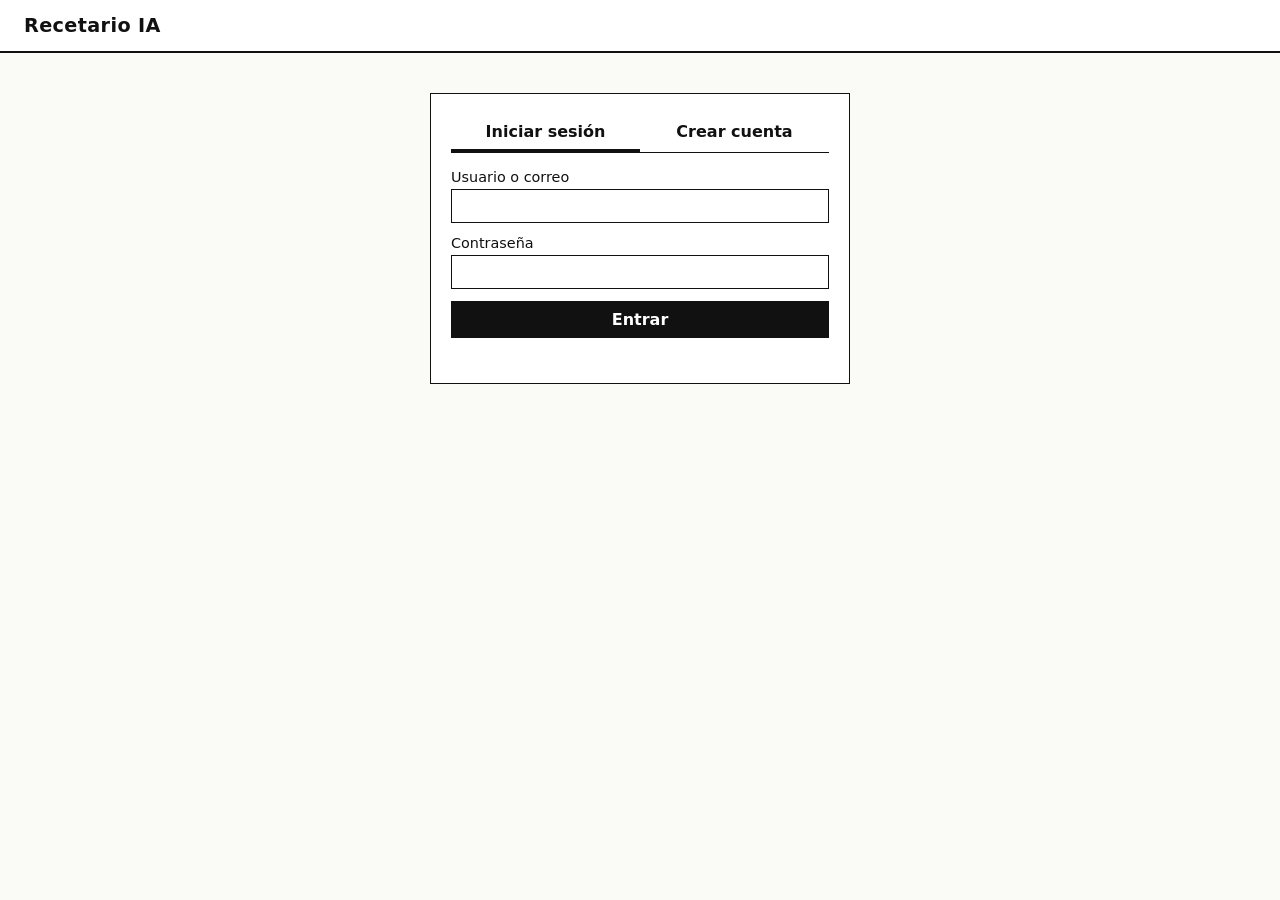
==== app/templates/index.html @ 258852d4 "Agrega interfaz web con Jinja2: login, inventario, generación e historial Página única que consume l" ====
<!DOCTYPE html>
<html lang="es">
<head>
  <meta charset="utf-8">
  <meta name="viewport" content="width=device-width, initial-scale=1">
  <title>{{ title }}</title>
  <link rel="icon" href="/favicon.ico" sizes="any">
  <link rel="stylesheet" href="/static/styles.css">
</head>
<body>
  <header class="topbar">
    <a class="brand" href="/">Recetario IA</a>
    <nav id="nav" hidden>
      <span id="whoami"></span>
      <a href="/docs" target="_blank" rel="noopener">API</a>
      <button id="logout" class="link">Salir</button>
    </nav>
  </header>

  <main>
    <!-- Autenticación -->
    <section id="auth-view" class="card narrow">
      <div class="tabs">
        <button class="tab active" data-tab="login">Iniciar sesión</button>
        <button class="tab" data-tab="register">Crear cuenta</button>
      </div>

      <form id="login-form" class="stack">
        <label>Usuario o correo <input name="username" required autocomplete="username"></label>
        <label>Contraseña <input name="password" type="password" required autocomplete="current-password"></label>
        <button type="submit">Entrar</button>
      </form>

      <form id="register-form" class="stack" hidden>
        <label>Usuario <input name="username" required minlength="3" maxlength="30" pattern="[A-Za-z0-9_]+" title="Letras, números y guion bajo"></label>
        <label>Correo <input name="email" type="email" required maxlength="120"></label>
        <label>Contraseña <input name="password" type="password" required minlength="8" maxlength="72" autocomplete="new-password"></label>
        <button type="submit">Registrarme</button>
      </form>
      <p id="auth-msg" class="msg" role="alert"></p>
    </section>

    <!-- Aplicación -->
    <div id="app-view" class="grid" hidden>
      <section class="card">
        <h2>Mi inventario</h2>
        <form id="ingredient-form" class="row">
          <input name="name" placeholder="Ingrediente (ej. arroz)" required maxlength="50">
          <input name="quantity" type="number" step="any" min="0.01" placeholder="Cantidad" required>
          <select name="unit">
            <option>unidad</option><option>g</option><option>kg</option><option>ml</option>
            <option>l</option><option>lb</option><option>taza</option><option>cucharada</option>
            <option>cucharadita</option><option>pizca</option>
          </select>
          <button type="submit" id="ingredient-submit">Agregar</button>
          <button type="button" id="ingredient-cancel" class="secondary" hidden>Cancelar</button>
        </form>
        <p id="ingredient-msg" class="msg" role="alert"></p>
        <table>
          <thead><tr><th>Ingrediente</th><th>Cantidad</th><th></th></tr></thead>
          <tbody id="ingredient-list"></tbody>
        </table>
        <p id="ingredient-empty" class="muted">Tu inventario está vacío.</p>
      </section>

      <section class="card">
        <h2>Generar receta</h2>
        <form id="generate-form" class="row">
          <label>Porciones <input name="servings" type="number" min="1" max="12" value="2"></label>
          <label>Tipo
            <select name="meal_type">
              <option value="">Cualquiera</option><option>desayuno</option><option>almuerzo</option>
              <option>cena</option><option>merienda</option><option>postre</option>
            </select>
          </label>
          <button type="submit" id="generate-btn">Generar con IA</button>
        </form>
        <p id="generate-msg" class="msg" role="alert"></p>
        <div id="latest"></div>
      </section>

      <section class="card wide">
        <h2>Historial</h2>
        <div id="history"></div>
        <p id="history-empty" class="muted">Aún no has generado recetas.</p>
      </section>
    </div>
  </main>

  <template id="recipe-template">
    <article class="recipe">
      <header>
        <h3 class="r-title"></h3>
        <p class="r-meta muted"></p>
      </header>
      <h4>Ingredientes</h4>
      <ul class="r-ingredients"></ul>
      <h4>Preparación</h4>
      <ol class="r-steps"></ol>
      <footer>
        <div class="stars" role="group" aria-label="Calificación"></div>
        <button class="secondary r-delete">Eliminar</button>
      </footer>
    </article>
  </template>

  <script src="/static/app.js"></script>
</body>
</html>
---- static/styles.css ----
:root {
  --fg: #111;
  --bg: #fafaf7;
  --card: #fff;
  --muted: #666;
  --line: #d9d9d4;
  --error: #b00020;
  font-family: system-ui, -apple-system, "Segoe UI", Roboto, sans-serif;
  color: var(--fg);
  background: var(--bg);
}

* { box-sizing: border-box; }
body { margin: 0; }
[hidden] { display: none !important; }

.topbar {
  display: flex; justify-content: space-between; align-items: center;
  padding: 14px 24px; border-bottom: 2px solid var(--fg); background: var(--card);
}
.brand { font-weight: 800; font-size: 1.2rem; color: var(--fg); text-decoration: none; letter-spacing: .02em; }
nav { display: flex; gap: 16px; align-items: center; }
nav a { color: var(--fg); }

main { max-width: 1100px; margin: 24px auto; padding: 0 16px; }
.grid { display: grid; grid-template-columns: 1fr 1fr; gap: 20px; }
.wide { grid-column: 1 / -1; }
@media (max-width: 800px) { .grid { grid-template-columns: 1fr; } }

.card { background: var(--card); border: 1px solid var(--fg); padding: 20px; }
.narrow { max-width: 420px; margin: 40px auto; }
h2 { margin: 0 0 14px; font-size: 1.15rem; }
h3 { margin: 0 0 4px; }
h4 { margin: 14px 0 6px; font-size: .9rem; text-transform: uppercase; letter-spacing: .05em; }

.stack { display: flex; flex-direction: column; gap: 12px; }
.row { display: flex; flex-wrap: wrap; gap: 8px; align-items: end; }
.row input[name="name"] { flex: 2 1 140px; }
.row input[name="quantity"] { flex: 1 1 80px; }
label { display: flex; flex-direction: column; gap: 4px; font-size: .9rem; }

input, select, button { font: inherit; padding: 8px 10px; border: 1px solid var(--fg); background: var(--card); color: var(--fg); border-radius: 0; }
button { background: var(--fg); color: var(--card); cursor: pointer; font-weight: 600; }
button:hover { opacity: .85; }
button:disabled { opacity: .5; cursor: wait; }
button.secondary { background: var(--card); color: var(--fg); }
button.link { background: none; border: none; color: var(--fg); text-decoration: underline; padding: 0; }
button.small { padding: 3px 8px; font-size: .8rem; }

.tabs { display: flex; margin-bottom: 16px; border-bottom: 1px solid var(--fg); }
.tab { flex: 1; background: var(--card); color: var(--fg); border: none; border-bottom: 3px solid transparent; }
.tab.active { border-bottom-color: var(--fg); }

table { width: 100%; border-collapse: collapse; margin-top: 12px; }
th, td { text-align: left; padding: 6px 4px; border-bottom: 1px solid var(--line); }
td.actions { text-align: right; white-space: nowrap; }

.msg { min-height: 1.2em; margin: 8px 0 0; font-size: .9rem; }
.msg.error { color: var(--error); }
.muted { color: var(--muted); font-size: .9rem; }

.recipe { border: 1px solid var(--line); padding: 16px; margin-top: 14px; }
.recipe ul, .recipe ol { margin: 0; padding-left: 20px; }
.recipe li { margin-bottom: 4px; }
.recipe footer { display: flex; justify-content: space-between; align-items: center; margin-top: 14px; }
#history { display: grid; grid-template-columns: repeat(auto-fill, minmax(320px, 1fr)); gap: 14px; }
#history .recipe { margin-top: 0; }

.stars button { background: none; border: none; color: var(--fg); font-size: 1.4rem; padding: 0 2px; line-height: 1; }
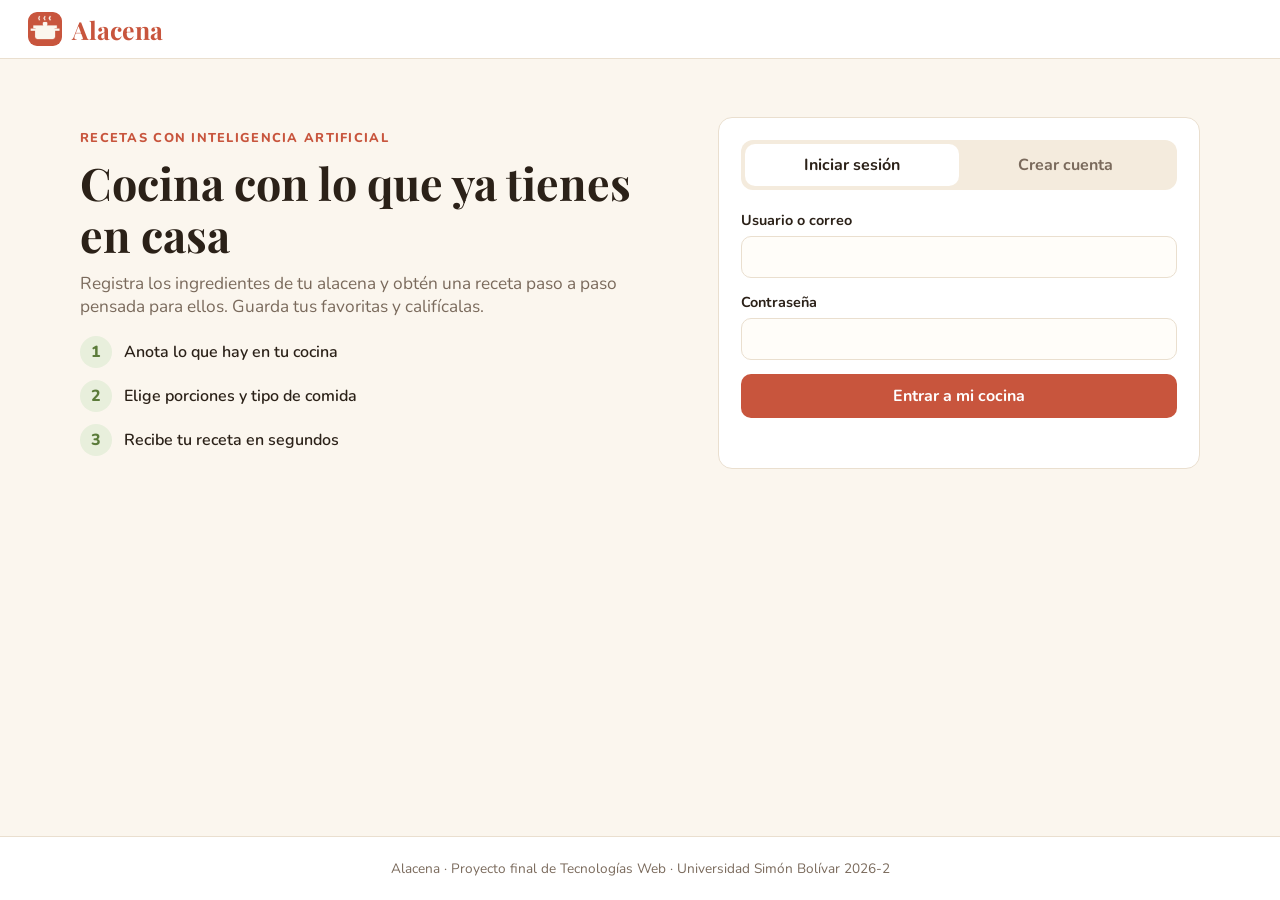
==== commit 177b6207: "Rediseña la interfaz con identidad visual de cocina: Alacena" ====
--- a/app/templates/index.html
+++ b/app/templates/index.html
@@ -4,14 +4,22 @@
   <meta charset="utf-8">
   <meta name="viewport" content="width=device-width, initial-scale=1">
   <title>{{ title }}</title>
+  <meta name="description" content="Alacena: registra los ingredientes que tienes en casa y genera recetas con inteligencia artificial.">
   <link rel="icon" href="/favicon.ico" sizes="any">
+  <link rel="apple-touch-icon" href="/static/apple-touch-icon.png">
+  <link rel="preconnect" href="https://fonts.googleapis.com">
+  <link rel="preconnect" href="https://fonts.gstatic.com" crossorigin>
+  <link href="https://fonts.googleapis.com/css2?family=Nunito:wght@400;600;700;800&family=Playfair+Display:wght@600;700&display=swap" rel="stylesheet">
   <link rel="stylesheet" href="/static/styles.css">
 </head>
 <body>
   <header class="topbar">
-    <a class="brand" href="/">Recetario IA</a>
+    <a class="brand" href="/">
+      <img src="/static/apple-touch-icon.png" alt="" width="34" height="34">
+      <span>Alacena</span>
+    </a>
     <nav id="nav" hidden>
-      <span id="whoami"></span>
+      <span id="whoami" class="pill"></span>
       <a href="/docs" target="_blank" rel="noopener">API</a>
       <button id="logout" class="link">Salir</button>
     </nav>
@@ -19,87 +27,127 @@
 
   <main>
     <!-- Autenticación -->
-    <section id="auth-view" class="card narrow">
-      <div class="tabs">
-        <button class="tab active" data-tab="login">Iniciar sesión</button>
-        <button class="tab" data-tab="register">Crear cuenta</button>
+    <section id="auth-view" class="hero">
+      <div class="hero-text">
+        <p class="eyebrow">Recetas con inteligencia artificial</p>
+        <h1>Cocina con lo que ya tienes en casa</h1>
+        <p class="lead">Registra los ingredientes de tu alacena y obtén una receta paso a paso pensada para ellos. Guarda tus favoritas y califícalas.</p>
+        <ul class="features">
+          <li><span>1</span> Anota lo que hay en tu cocina</li>
+          <li><span>2</span> Elige porciones y tipo de comida</li>
+          <li><span>3</span> Recibe tu receta en segundos</li>
+        </ul>
       </div>
 
-      <form id="login-form" class="stack">
-        <label>Usuario o correo <input name="username" required autocomplete="username"></label>
-        <label>Contraseña <input name="password" type="password" required autocomplete="current-password"></label>
-        <button type="submit">Entrar</button>
-      </form>
+      <div class="card auth-card">
+        <div class="tabs">
+          <button class="tab active" data-tab="login">Iniciar sesión</button>
+          <button class="tab" data-tab="register">Crear cuenta</button>
+        </div>
 
-      <form id="register-form" class="stack" hidden>
-        <label>Usuario <input name="username" required minlength="3" maxlength="30" pattern="[A-Za-z0-9_]+" title="Letras, números y guion bajo"></label>
-        <label>Correo <input name="email" type="email" required maxlength="120"></label>
-        <label>Contraseña <input name="password" type="password" required minlength="8" maxlength="72" autocomplete="new-password"></label>
-        <button type="submit">Registrarme</button>
-      </form>
-      <p id="auth-msg" class="msg" role="alert"></p>
+        <form id="login-form" class="stack">
+          <label>Usuario o correo <input name="username" required autocomplete="username"></label>
+          <label>Contraseña <input name="password" type="password" required autocomplete="current-password"></label>
+          <button type="submit" class="primary">Entrar a mi cocina</button>
+        </form>
+
+        <form id="register-form" class="stack" hidden>
+          <label>Usuario <input name="username" required minlength="3" maxlength="30" pattern="[A-Za-z0-9_]+" title="Letras, números y guion bajo"></label>
+          <label>Correo <input name="email" type="email" required maxlength="120"></label>
+          <label>Contraseña <input name="password" type="password" required minlength="8" maxlength="72" autocomplete="new-password" placeholder="Mínimo 8 caracteres"></label>
+          <button type="submit" class="primary">Crear mi cuenta</button>
+        </form>
+        <p id="auth-msg" class="msg" role="alert"></p>
+      </div>
     </section>
 
     <!-- Aplicación -->
-    <div id="app-view" class="grid" hidden>
-      <section class="card">
-        <h2>Mi inventario</h2>
-        <form id="ingredient-form" class="row">
-          <input name="name" placeholder="Ingrediente (ej. arroz)" required maxlength="50">
-          <input name="quantity" type="number" step="any" min="0.01" placeholder="Cantidad" required>
-          <select name="unit">
-            <option>unidad</option><option>g</option><option>kg</option><option>ml</option>
-            <option>l</option><option>lb</option><option>taza</option><option>cucharada</option>
-            <option>cucharadita</option><option>pizca</option>
-          </select>
-          <button type="submit" id="ingredient-submit">Agregar</button>
-          <button type="button" id="ingredient-cancel" class="secondary" hidden>Cancelar</button>
-        </form>
-        <p id="ingredient-msg" class="msg" role="alert"></p>
-        <table>
-          <thead><tr><th>Ingrediente</th><th>Cantidad</th><th></th></tr></thead>
-          <tbody id="ingredient-list"></tbody>
-        </table>
-        <p id="ingredient-empty" class="muted">Tu inventario está vacío.</p>
+    <div id="app-view" hidden>
+      <section class="welcome">
+        <h1 id="greeting">¿Qué cocinamos hoy?</h1>
+        <p class="lead">Mantén tu inventario al día y deja que la IA proponga el plato.</p>
       </section>
 
-      <section class="card">
-        <h2>Generar receta</h2>
-        <form id="generate-form" class="row">
-          <label>Porciones <input name="servings" type="number" min="1" max="12" value="2"></label>
-          <label>Tipo
-            <select name="meal_type">
-              <option value="">Cualquiera</option><option>desayuno</option><option>almuerzo</option>
-              <option>cena</option><option>merienda</option><option>postre</option>
+      <div class="grid">
+        <section class="card">
+          <div class="card-head">
+            <h2>Mi alacena</h2>
+            <span id="ingredient-count" class="pill">0 ingredientes</span>
+          </div>
+          <form id="ingredient-form" class="row">
+            <input name="name" placeholder="Ingrediente (ej. arroz)" required maxlength="50">
+            <input name="quantity" type="number" step="any" min="0.01" placeholder="Cantidad" required>
+            <select name="unit" aria-label="Unidad">
+              <option>unidad</option><option>g</option><option>kg</option><option>ml</option>
+              <option>l</option><option>lb</option><option>taza</option><option>cucharada</option>
+              <option>cucharadita</option><option>pizca</option>
             </select>
-          </label>
-          <button type="submit" id="generate-btn">Generar con IA</button>
-        </form>
-        <p id="generate-msg" class="msg" role="alert"></p>
-        <div id="latest"></div>
-      </section>
+            <button type="submit" id="ingredient-submit" class="primary">Agregar</button>
+            <button type="button" id="ingredient-cancel" class="secondary" hidden>Cancelar</button>
+          </form>
+          <p id="ingredient-msg" class="msg" role="alert"></p>
+          <ul id="ingredient-list" class="pantry"></ul>
+          <p id="ingredient-empty" class="empty">Tu alacena está vacía. Empieza agregando lo que tengas en la nevera.</p>
+        </section>
 
-      <section class="card wide">
-        <h2>Historial</h2>
+        <section class="card accent-card">
+          <div class="card-head">
+            <h2>Generar receta</h2>
+          </div>
+          <p class="muted">La receta usará solo los ingredientes de tu alacena (más agua, sal, pimienta y aceite).</p>
+          <form id="generate-form" class="row">
+            <label>Porciones <input name="servings" type="number" min="1" max="12" value="2"></label>
+            <label>Tipo de comida
+              <select name="meal_type">
+                <option value="">Cualquiera</option><option>desayuno</option><option>almuerzo</option>
+                <option>cena</option><option>merienda</option><option>postre</option>
+              </select>
+            </label>
+            <button type="submit" id="generate-btn" class="primary big">Generar con IA</button>
+          </form>
+          <p id="generate-msg" class="msg" role="alert"></p>
+          <div id="latest"></div>
+        </section>
+      </div>
+
+      <section class="history">
+        <div class="card-head">
+          <h2>Mi recetario</h2>
+          <span id="history-count" class="pill">0 recetas</span>
+        </div>
         <div id="history"></div>
-        <p id="history-empty" class="muted">Aún no has generado recetas.</p>
+        <p id="history-empty" class="empty">Aún no has generado recetas. ¡La primera está a un clic!</p>
       </section>
     </div>
   </main>
+
+  <footer class="footer">
+    Alacena · Proyecto final de Tecnologías Web · Universidad Simón Bolívar 2026-2
+  </footer>
 
   <template id="recipe-template">
     <article class="recipe">
       <header>
         <h3 class="r-title"></h3>
-        <p class="r-meta muted"></p>
+        <div class="badges">
+          <span class="badge r-time"></span>
+          <span class="badge r-servings"></span>
+          <span class="badge r-difficulty"></span>
+        </div>
       </header>
-      <h4>Ingredientes</h4>
-      <ul class="r-ingredients"></ul>
-      <h4>Preparación</h4>
-      <ol class="r-steps"></ol>
+      <div class="recipe-body">
+        <div>
+          <h4>Ingredientes</h4>
+          <ul class="r-ingredients"></ul>
+        </div>
+        <div>
+          <h4>Preparación</h4>
+          <ol class="r-steps"></ol>
+        </div>
+      </div>
       <footer>
         <div class="stars" role="group" aria-label="Calificación"></div>
-        <button class="secondary r-delete">Eliminar</button>
+        <button class="danger-link r-delete">Eliminar</button>
       </footer>
     </article>
   </template>
--- a/static/styles.css
+++ b/static/styles.css
@@ -1,69 +1,143 @@
+/* Alacena — paleta cálida y plana (sin degradados) */
 :root {
-  --fg: #111;
-  --bg: #fafaf7;
-  --card: #fff;
-  --muted: #666;
-  --line: #d9d9d4;
-  --error: #b00020;
-  font-family: system-ui, -apple-system, "Segoe UI", Roboto, sans-serif;
-  color: var(--fg);
+  --bg: #fbf6ee;          /* crema */
+  --card: #ffffff;
+  --ink: #2b2118;         /* café oscuro */
+  --muted: #7a6a5c;
+  --line: #eadfcf;
+  --soft: #f4ebdd;        /* fondo de chips */
+  --primary: #c8553d;     /* terracota / tomate */
+  --primary-dark: #a8432e;
+  --green: #5b7b3a;       /* oliva / albahaca */
+  --green-soft: #e8efdc;
+  --amber: #e0a526;       /* estrellas */
+  --amber-soft: #fbefd2;
+  --red-soft: #f8e1dc;
+  --radius: 14px;
+  font-family: "Nunito", system-ui, -apple-system, "Segoe UI", sans-serif;
+  color: var(--ink);
   background: var(--bg);
 }
 
 * { box-sizing: border-box; }
-body { margin: 0; }
+body { margin: 0; min-height: 100vh; display: flex; flex-direction: column; }
+main { flex: 1; width: 100%; max-width: 1160px; margin: 0 auto; padding: 28px 20px 40px; }
 [hidden] { display: none !important; }
 
+h1, h2, h3 { font-family: "Playfair Display", Georgia, serif; color: var(--ink); }
+h1 { font-size: clamp(1.9rem, 4vw, 2.8rem); line-height: 1.15; margin: 0 0 12px; }
+h2 { font-size: 1.35rem; margin: 0; }
+h3 { font-size: 1.25rem; margin: 0 0 8px; }
+h4 { margin: 0 0 8px; font-size: .78rem; text-transform: uppercase; letter-spacing: .08em; color: var(--green); }
+.lead { font-size: 1.08rem; color: var(--muted); margin: 0 0 18px; max-width: 560px; }
+.muted { color: var(--muted); font-size: .92rem; margin: 6px 0 14px; }
+
+/* Barra superior */
 .topbar {
   display: flex; justify-content: space-between; align-items: center;
-  padding: 14px 24px; border-bottom: 2px solid var(--fg); background: var(--card);
+  padding: 12px 28px; background: var(--card); border-bottom: 1px solid var(--line);
+  position: sticky; top: 0; z-index: 10;
 }
-.brand { font-weight: 800; font-size: 1.2rem; color: var(--fg); text-decoration: none; letter-spacing: .02em; }
-nav { display: flex; gap: 16px; align-items: center; }
-nav a { color: var(--fg); }
+.brand { display: flex; align-items: center; gap: 10px; text-decoration: none; }
+.brand img { border-radius: 9px; }
+.brand span { font-family: "Playfair Display", Georgia, serif; font-size: 1.55rem; font-weight: 700; color: var(--primary); }
+nav { display: flex; gap: 16px; align-items: center; font-weight: 600; }
+nav a { color: var(--ink); text-decoration: none; }
+nav a:hover { color: var(--primary); }
 
-main { max-width: 1100px; margin: 24px auto; padding: 0 16px; }
-.grid { display: grid; grid-template-columns: 1fr 1fr; gap: 20px; }
-.wide { grid-column: 1 / -1; }
-@media (max-width: 800px) { .grid { grid-template-columns: 1fr; } }
+/* Portada / login */
+.hero { display: grid; grid-template-columns: 1.1fr .9fr; gap: 48px; align-items: center; padding: 30px 0; }
+.eyebrow { color: var(--primary); font-weight: 800; text-transform: uppercase; letter-spacing: .1em; font-size: .8rem; margin: 0 0 10px; }
+.features { list-style: none; padding: 0; margin: 0; display: grid; gap: 12px; }
+.features li { display: flex; align-items: center; gap: 12px; font-weight: 600; }
+.features span {
+  width: 32px; height: 32px; border-radius: 50%; background: var(--green-soft); color: var(--green);
+  display: inline-flex; align-items: center; justify-content: center; font-weight: 800;
+}
+.auth-card { padding: 26px; }
 
-.card { background: var(--card); border: 1px solid var(--fg); padding: 20px; }
-.narrow { max-width: 420px; margin: 40px auto; }
-h2 { margin: 0 0 14px; font-size: 1.15rem; }
-h3 { margin: 0 0 4px; }
-h4 { margin: 14px 0 6px; font-size: .9rem; text-transform: uppercase; letter-spacing: .05em; }
+/* Tarjetas */
+.welcome { margin-bottom: 22px; }
+.grid { display: grid; grid-template-columns: 1fr 1fr; gap: 22px; align-items: start; }
+.card { background: var(--card); border: 1px solid var(--line); border-radius: var(--radius); padding: 22px; }
+.accent-card { border-top: 5px solid var(--primary); }
+.grid > .card:first-child { border-top: 5px solid var(--green); }
+.card-head { display: flex; justify-content: space-between; align-items: center; gap: 10px; margin-bottom: 14px; }
+.history { margin-top: 34px; }
 
-.stack { display: flex; flex-direction: column; gap: 12px; }
-.row { display: flex; flex-wrap: wrap; gap: 8px; align-items: end; }
-.row input[name="name"] { flex: 2 1 140px; }
-.row input[name="quantity"] { flex: 1 1 80px; }
-label { display: flex; flex-direction: column; gap: 4px; font-size: .9rem; }
+/* Formularios */
+.stack { display: flex; flex-direction: column; gap: 14px; }
+.row { display: flex; flex-wrap: wrap; gap: 10px; align-items: end; }
+.row input[name="name"] { flex: 2 1 150px; }
+.row input[name="quantity"] { flex: 1 1 90px; }
+label { display: flex; flex-direction: column; gap: 6px; font-size: .9rem; font-weight: 700; }
+input, select {
+  font: inherit; padding: 10px 12px; border: 1px solid var(--line); border-radius: 10px;
+  background: #fffdf9; color: var(--ink); min-width: 0;
+}
+input:focus, select:focus { outline: 2px solid var(--primary); outline-offset: 1px; border-color: var(--primary); }
 
-input, select, button { font: inherit; padding: 8px 10px; border: 1px solid var(--fg); background: var(--card); color: var(--fg); border-radius: 0; }
-button { background: var(--fg); color: var(--card); cursor: pointer; font-weight: 600; }
-button:hover { opacity: .85; }
-button:disabled { opacity: .5; cursor: wait; }
-button.secondary { background: var(--card); color: var(--fg); }
-button.link { background: none; border: none; color: var(--fg); text-decoration: underline; padding: 0; }
-button.small { padding: 3px 8px; font-size: .8rem; }
+button { font: inherit; font-weight: 700; cursor: pointer; border-radius: 10px; padding: 10px 16px; border: 1px solid transparent; }
+button.primary { background: var(--primary); color: #fff; }
+button.primary:hover { background: var(--primary-dark); }
+button.primary.big { padding: 11px 20px; }
+button.secondary { background: var(--card); color: var(--ink); border-color: var(--line); }
+button.secondary:hover { border-color: var(--ink); }
+button:disabled { opacity: .6; cursor: wait; }
+button.link { background: none; border: none; padding: 0; color: var(--ink); text-decoration: underline; }
+button.icon { background: none; border: none; padding: 4px 6px; color: var(--muted); font-size: .85rem; font-weight: 700; }
+button.icon:hover { color: var(--primary); }
+button.danger-link { background: none; border: none; padding: 4px 0; color: var(--muted); font-size: .9rem; }
+button.danger-link:hover { color: var(--primary-dark); text-decoration: underline; }
 
-.tabs { display: flex; margin-bottom: 16px; border-bottom: 1px solid var(--fg); }
-.tab { flex: 1; background: var(--card); color: var(--fg); border: none; border-bottom: 3px solid transparent; }
-.tab.active { border-bottom-color: var(--fg); }
+.tabs { display: flex; background: var(--soft); border-radius: 12px; padding: 4px; margin-bottom: 20px; }
+.tab { flex: 1; background: transparent; color: var(--muted); padding: 9px; }
+.tab.active { background: var(--card); color: var(--ink); }
 
-table { width: 100%; border-collapse: collapse; margin-top: 12px; }
-th, td { text-align: left; padding: 6px 4px; border-bottom: 1px solid var(--line); }
-td.actions { text-align: right; white-space: nowrap; }
+.pill { background: var(--soft); color: var(--muted); border-radius: 999px; padding: 4px 12px; font-size: .82rem; font-weight: 700; }
+.msg { min-height: 1.2em; margin: 10px 0 0; font-size: .92rem; color: var(--green); font-weight: 600; }
+.msg.error { color: var(--primary-dark); }
+.empty { color: var(--muted); text-align: center; padding: 22px 10px; border: 1px dashed var(--line); border-radius: 12px; margin: 14px 0 0; }
 
-.msg { min-height: 1.2em; margin: 8px 0 0; font-size: .9rem; }
-.msg.error { color: var(--error); }
-.muted { color: var(--muted); font-size: .9rem; }
+/* Inventario */
+.pantry { list-style: none; padding: 0; margin: 14px 0 0; display: flex; flex-direction: column; gap: 8px; }
+.pantry li {
+  display: flex; align-items: center; justify-content: space-between; gap: 10px;
+  padding: 10px 12px; border: 1px solid var(--line); border-radius: 10px; background: #fffdf9;
+}
+.pantry .name { font-weight: 700; text-transform: capitalize; }
+.pantry .qty { color: var(--green); background: var(--green-soft); border-radius: 999px; padding: 2px 10px; font-size: .85rem; font-weight: 700; margin-left: 8px; }
 
-.recipe { border: 1px solid var(--line); padding: 16px; margin-top: 14px; }
-.recipe ul, .recipe ol { margin: 0; padding-left: 20px; }
-.recipe li { margin-bottom: 4px; }
-.recipe footer { display: flex; justify-content: space-between; align-items: center; margin-top: 14px; }
-#history { display: grid; grid-template-columns: repeat(auto-fill, minmax(320px, 1fr)); gap: 14px; }
-#history .recipe { margin-top: 0; }
+/* Recetas */
+#history { display: grid; grid-template-columns: repeat(auto-fill, minmax(340px, 1fr)); gap: 18px; }
+.recipe { background: var(--card); border: 1px solid var(--line); border-radius: var(--radius); padding: 20px; display: flex; flex-direction: column; }
+#latest .recipe { margin-top: 18px; background: #fffdf9; }
+.badges { display: flex; flex-wrap: wrap; gap: 6px; margin-bottom: 14px; }
+.badge { background: var(--soft); border-radius: 999px; padding: 4px 11px; font-size: .8rem; font-weight: 700; color: var(--ink); }
+.badge.fácil { background: var(--green-soft); color: var(--green); }
+.badge.media { background: var(--amber-soft); color: #9a6b00; }
+.badge.difícil { background: var(--red-soft); color: var(--primary-dark); }
+.recipe-body { display: grid; gap: 14px; }
+.recipe ul { margin: 0; padding-left: 18px; }
+.recipe ul li { margin-bottom: 4px; }
+.recipe ul li::marker { color: var(--primary); }
+.recipe ol { list-style: none; counter-reset: paso; padding: 0; margin: 0; display: grid; gap: 8px; }
+.recipe ol li { counter-increment: paso; display: grid; grid-template-columns: 26px 1fr; gap: 10px; line-height: 1.45; }
+.recipe ol li::before {
+  content: counter(paso); width: 26px; height: 26px; border-radius: 50%;
+  background: var(--primary); color: #fff; font-weight: 800; font-size: .8rem;
+  display: inline-flex; align-items: center; justify-content: center;
+}
+.recipe footer { display: flex; justify-content: space-between; align-items: center; margin-top: auto; padding-top: 16px; border-top: 1px solid var(--line); }
+.recipe-body + footer { margin-top: 16px; }
+.stars button { background: none; border: none; color: var(--amber); font-size: 1.5rem; padding: 0 2px; line-height: 1; }
+.stars button:hover { transform: scale(1.12); }
 
-.stars button { background: none; border: none; color: var(--fg); font-size: 1.4rem; padding: 0 2px; line-height: 1; }
+.footer { text-align: center; color: var(--muted); font-size: .85rem; padding: 22px; border-top: 1px solid var(--line); background: var(--card); }
+
+@media (max-width: 860px) {
+  .hero, .grid { grid-template-columns: 1fr; }
+  .hero { gap: 24px; padding: 10px 0; }
+  .topbar { padding: 12px 16px; }
+  #history { grid-template-columns: 1fr; }
+}
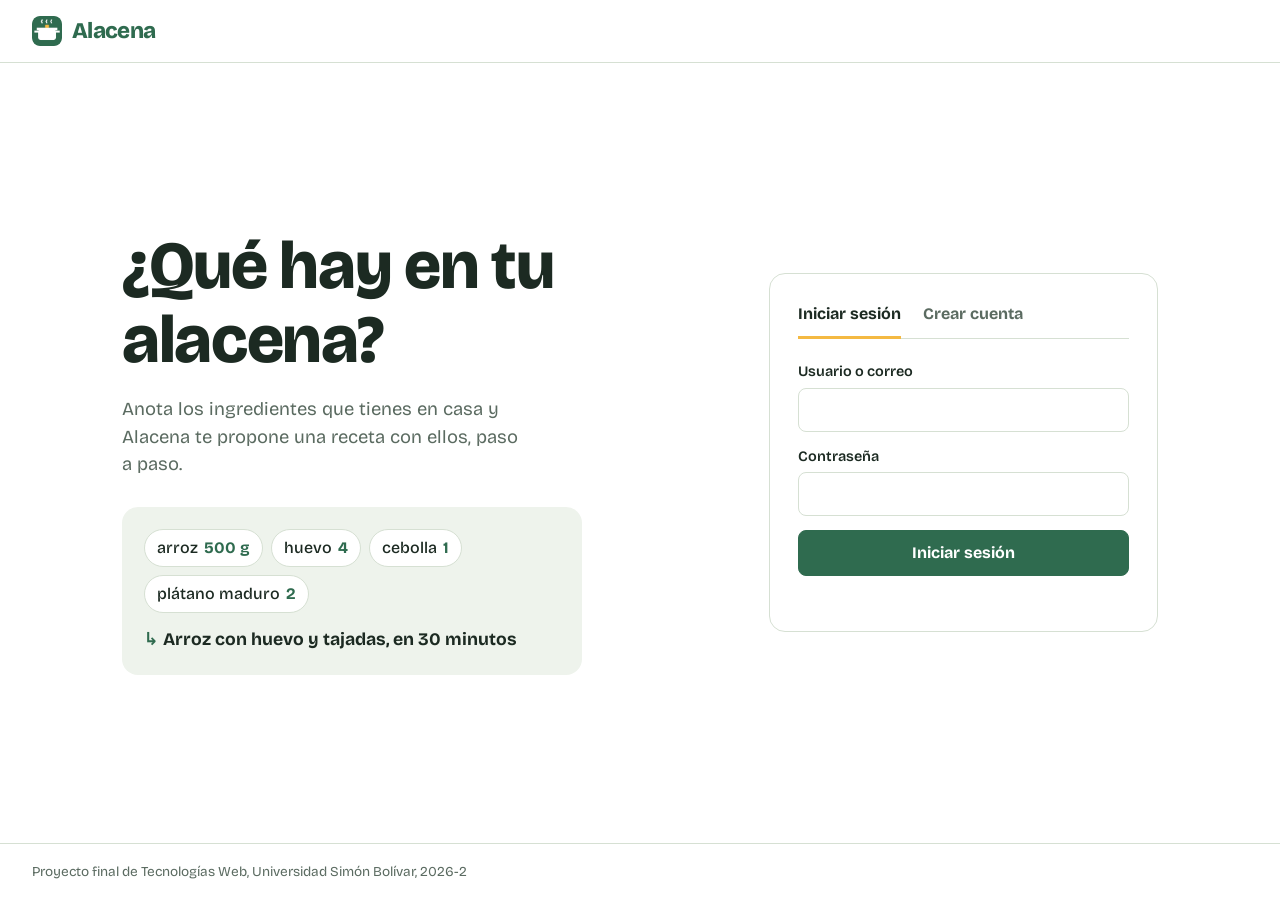
==== commit 57d7b067: "Rediseña la interfaz: panel lateral de alacena, receta central y recetario desplegable" ====
--- a/app/templates/index.html
+++ b/app/templates/index.html
@@ -4,150 +4,149 @@
   <meta charset="utf-8">
   <meta name="viewport" content="width=device-width, initial-scale=1">
   <title>{{ title }}</title>
-  <meta name="description" content="Alacena: registra los ingredientes que tienes en casa y genera recetas con inteligencia artificial.">
+  <meta name="description" content="Alacena: anota lo que tienes en casa y genera recetas con inteligencia artificial.">
   <link rel="icon" href="/favicon.ico" sizes="any">
   <link rel="apple-touch-icon" href="/static/apple-touch-icon.png">
   <link rel="preconnect" href="https://fonts.googleapis.com">
   <link rel="preconnect" href="https://fonts.gstatic.com" crossorigin>
-  <link href="https://fonts.googleapis.com/css2?family=Nunito:wght@400;600;700;800&family=Playfair+Display:wght@600;700&display=swap" rel="stylesheet">
+  <link href="https://fonts.googleapis.com/css2?family=Bricolage+Grotesque:opsz,wght@12..96,400;12..96,500;12..96,600;12..96,700;12..96,800&display=swap" rel="stylesheet">
   <link rel="stylesheet" href="/static/styles.css">
 </head>
 <body>
   <header class="topbar">
     <a class="brand" href="/">
-      <img src="/static/apple-touch-icon.png" alt="" width="34" height="34">
-      <span>Alacena</span>
+      <img src="/static/apple-touch-icon.png" alt="" width="30" height="30">
+      Alacena
     </a>
     <nav id="nav" hidden>
-      <span id="whoami" class="pill"></span>
+      <span id="whoami"></span>
       <a href="/docs" target="_blank" rel="noopener">API</a>
-      <button id="logout" class="link">Salir</button>
+      <button id="logout" class="text-btn">Cerrar sesión</button>
     </nav>
   </header>
 
-  <main>
-    <!-- Autenticación -->
-    <section id="auth-view" class="hero">
-      <div class="hero-text">
-        <p class="eyebrow">Recetas con inteligencia artificial</p>
-        <h1>Cocina con lo que ya tienes en casa</h1>
-        <p class="lead">Registra los ingredientes de tu alacena y obtén una receta paso a paso pensada para ellos. Guarda tus favoritas y califícalas.</p>
-        <ul class="features">
-          <li><span>1</span> Anota lo que hay en tu cocina</li>
-          <li><span>2</span> Elige porciones y tipo de comida</li>
-          <li><span>3</span> Recibe tu receta en segundos</li>
-        </ul>
-      </div>
-
-      <div class="card auth-card">
-        <div class="tabs">
-          <button class="tab active" data-tab="login">Iniciar sesión</button>
-          <button class="tab" data-tab="register">Crear cuenta</button>
+  <!-- Autenticación -->
+  <main id="auth-view" class="auth">
+    <section class="auth-intro">
+      <h1>¿Qué hay en tu alacena?</h1>
+      <p class="lead">Anota los ingredientes que tienes en casa y Alacena te propone una receta con ellos, paso a paso.</p>
+      <div class="example" aria-hidden="true">
+        <div class="chips">
+          <span class="chip">arroz <b>500 g</b></span>
+          <span class="chip">huevo <b>4</b></span>
+          <span class="chip">cebolla <b>1</b></span>
+          <span class="chip">plátano maduro <b>2</b></span>
         </div>
-
-        <form id="login-form" class="stack">
-          <label>Usuario o correo <input name="username" required autocomplete="username"></label>
-          <label>Contraseña <input name="password" type="password" required autocomplete="current-password"></label>
-          <button type="submit" class="primary">Entrar a mi cocina</button>
-        </form>
-
-        <form id="register-form" class="stack" hidden>
-          <label>Usuario <input name="username" required minlength="3" maxlength="30" pattern="[A-Za-z0-9_]+" title="Letras, números y guion bajo"></label>
-          <label>Correo <input name="email" type="email" required maxlength="120"></label>
-          <label>Contraseña <input name="password" type="password" required minlength="8" maxlength="72" autocomplete="new-password" placeholder="Mínimo 8 caracteres"></label>
-          <button type="submit" class="primary">Crear mi cuenta</button>
-        </form>
-        <p id="auth-msg" class="msg" role="alert"></p>
+        <p class="example-result">Arroz con huevo y tajadas, en 30 minutos</p>
       </div>
     </section>
 
-    <!-- Aplicación -->
-    <div id="app-view" hidden>
-      <section class="welcome">
-        <h1 id="greeting">¿Qué cocinamos hoy?</h1>
-        <p class="lead">Mantén tu inventario al día y deja que la IA proponga el plato.</p>
-      </section>
-
-      <div class="grid">
-        <section class="card">
-          <div class="card-head">
-            <h2>Mi alacena</h2>
-            <span id="ingredient-count" class="pill">0 ingredientes</span>
-          </div>
-          <form id="ingredient-form" class="row">
-            <input name="name" placeholder="Ingrediente (ej. arroz)" required maxlength="50">
-            <input name="quantity" type="number" step="any" min="0.01" placeholder="Cantidad" required>
-            <select name="unit" aria-label="Unidad">
-              <option>unidad</option><option>g</option><option>kg</option><option>ml</option>
-              <option>l</option><option>lb</option><option>taza</option><option>cucharada</option>
-              <option>cucharadita</option><option>pizca</option>
-            </select>
-            <button type="submit" id="ingredient-submit" class="primary">Agregar</button>
-            <button type="button" id="ingredient-cancel" class="secondary" hidden>Cancelar</button>
-          </form>
-          <p id="ingredient-msg" class="msg" role="alert"></p>
-          <ul id="ingredient-list" class="pantry"></ul>
-          <p id="ingredient-empty" class="empty">Tu alacena está vacía. Empieza agregando lo que tengas en la nevera.</p>
-        </section>
-
-        <section class="card accent-card">
-          <div class="card-head">
-            <h2>Generar receta</h2>
-          </div>
-          <p class="muted">La receta usará solo los ingredientes de tu alacena (más agua, sal, pimienta y aceite).</p>
-          <form id="generate-form" class="row">
-            <label>Porciones <input name="servings" type="number" min="1" max="12" value="2"></label>
-            <label>Tipo de comida
-              <select name="meal_type">
-                <option value="">Cualquiera</option><option>desayuno</option><option>almuerzo</option>
-                <option>cena</option><option>merienda</option><option>postre</option>
-              </select>
-            </label>
-            <button type="submit" id="generate-btn" class="primary big">Generar con IA</button>
-          </form>
-          <p id="generate-msg" class="msg" role="alert"></p>
-          <div id="latest"></div>
-        </section>
+    <section class="auth-box">
+      <div class="tabs" role="tablist">
+        <button class="tab active" data-tab="login" role="tab">Iniciar sesión</button>
+        <button class="tab" data-tab="register" role="tab">Crear cuenta</button>
       </div>
 
-      <section class="history">
-        <div class="card-head">
-          <h2>Mi recetario</h2>
-          <span id="history-count" class="pill">0 recetas</span>
+      <form id="login-form" class="stack">
+        <label>Usuario o correo <input name="username" required autocomplete="username"></label>
+        <label>Contraseña <input name="password" type="password" required autocomplete="current-password"></label>
+        <button type="submit" class="btn">Iniciar sesión</button>
+      </form>
+
+      <form id="register-form" class="stack" hidden>
+        <label>Usuario <input name="username" required minlength="3" maxlength="30" pattern="[A-Za-z0-9_]+" title="Letras, números y guion bajo"></label>
+        <label>Correo <input name="email" type="email" required maxlength="120"></label>
+        <label>Contraseña <input name="password" type="password" required minlength="8" maxlength="72" autocomplete="new-password" placeholder="Mínimo 8 caracteres"></label>
+        <button type="submit" class="btn">Crear cuenta</button>
+      </form>
+      <p id="auth-msg" class="msg" role="alert"></p>
+    </section>
+  </main>
+
+  <!-- Aplicación -->
+  <main id="app-view" class="app" hidden>
+    <aside class="pantry">
+      <div class="pantry-head">
+        <h2>Tu alacena</h2>
+        <span id="ingredient-count" class="count">0</span>
+      </div>
+
+      <form id="ingredient-form" class="ingredient-form">
+        <label class="full">Ingrediente <input name="name" placeholder="ej. arroz" required maxlength="50"></label>
+        <label>Cantidad <input name="quantity" type="number" step="any" min="0.01" placeholder="500" required></label>
+        <label>Unidad
+          <select name="unit">
+            <option>unidad</option><option>g</option><option>kg</option><option>ml</option>
+            <option>l</option><option>lb</option><option>taza</option><option>cucharada</option>
+            <option>cucharadita</option><option>pizca</option>
+          </select>
+        </label>
+        <div class="form-actions full">
+          <button type="submit" id="ingredient-submit" class="btn">Agregar ingrediente</button>
+          <button type="button" id="ingredient-cancel" class="btn ghost" hidden>Cancelar</button>
+        </div>
+      </form>
+      <p id="ingredient-msg" class="msg" role="alert"></p>
+
+      <ul id="ingredient-list" class="chips pantry-list"></ul>
+      <p id="ingredient-empty" class="empty">Todavía no hay nada. Agrega lo que tengas en la nevera o la despensa.</p>
+    </aside>
+
+    <section class="kitchen">
+      <form id="generate-form" class="generator">
+        <div class="generator-text">
+          <h1 id="greeting">¿Qué cocinamos hoy?</h1>
+          <p>La receta usa solo lo que hay en tu alacena, más agua, sal, pimienta y aceite.</p>
+        </div>
+        <div class="generator-controls">
+          <label>Porciones <input name="servings" type="number" min="1" max="12" value="2"></label>
+          <label>Comida
+            <select name="meal_type">
+              <option value="">Cualquiera</option><option>desayuno</option><option>almuerzo</option>
+              <option>cena</option><option>merienda</option><option>postre</option>
+            </select>
+          </label>
+          <button type="submit" id="generate-btn" class="btn big">Generar receta</button>
+        </div>
+      </form>
+      <p id="generate-msg" class="msg" role="alert"></p>
+
+      <div id="latest">
+        <p class="placeholder">Tu próxima receta aparecerá aquí.</p>
+      </div>
+
+      <section class="saved">
+        <div class="saved-head">
+          <h2>Recetas guardadas</h2>
+          <span id="history-count" class="count">0</span>
         </div>
         <div id="history"></div>
-        <p id="history-empty" class="empty">Aún no has generado recetas. ¡La primera está a un clic!</p>
+        <p id="history-empty" class="empty">Las recetas que generes se guardan aquí para volver a ellas.</p>
       </section>
-    </div>
+    </section>
   </main>
 
-  <footer class="footer">
-    Alacena · Proyecto final de Tecnologías Web · Universidad Simón Bolívar 2026-2
-  </footer>
+  <footer class="footer">Proyecto final de Tecnologías Web, Universidad Simón Bolívar, 2026-2</footer>
 
   <template id="recipe-template">
     <article class="recipe">
-      <header>
-        <h3 class="r-title"></h3>
-        <div class="badges">
-          <span class="badge r-time"></span>
-          <span class="badge r-servings"></span>
-          <span class="badge r-difficulty"></span>
-        </div>
+      <header class="recipe-head">
+        <h2 class="r-title"></h2>
+        <p class="r-meta"></p>
       </header>
       <div class="recipe-body">
-        <div>
-          <h4>Ingredientes</h4>
+        <div class="r-col">
+          <h3>Ingredientes</h3>
           <ul class="r-ingredients"></ul>
         </div>
-        <div>
-          <h4>Preparación</h4>
+        <div class="r-col">
+          <h3>Preparación</h3>
           <ol class="r-steps"></ol>
         </div>
       </div>
-      <footer>
-        <div class="stars" role="group" aria-label="Calificación"></div>
-        <button class="danger-link r-delete">Eliminar</button>
+      <footer class="recipe-foot">
+        <div class="stars" role="group" aria-label="Calificar receta"></div>
+        <button class="text-btn danger r-delete">Eliminar receta</button>
       </footer>
     </article>
   </template>
--- a/static/styles.css
+++ b/static/styles.css
@@ -1,143 +1,172 @@
-/* Alacena — paleta cálida y plana (sin degradados) */
+/* Alacena — blanco de cocina, verde albahaca y amarillo yema. Fondos planos. */
 :root {
-  --bg: #fbf6ee;          /* crema */
-  --card: #ffffff;
-  --ink: #2b2118;         /* café oscuro */
-  --muted: #7a6a5c;
-  --line: #eadfcf;
-  --soft: #f4ebdd;        /* fondo de chips */
-  --primary: #c8553d;     /* terracota / tomate */
-  --primary-dark: #a8432e;
-  --green: #5b7b3a;       /* oliva / albahaca */
-  --green-soft: #e8efdc;
-  --amber: #e0a526;       /* estrellas */
-  --amber-soft: #fbefd2;
-  --red-soft: #f8e1dc;
-  --radius: 14px;
-  font-family: "Nunito", system-ui, -apple-system, "Segoe UI", sans-serif;
+  --paper: #ffffff;
+  --herb: #eef3ec;      /* panel de la alacena */
+  --line: #d6e0d3;
+  --ink: #1c2a22;
+  --muted: #5b6b61;
+  --basil: #2f6b4f;
+  --basil-dark: #24543e;
+  --yolk: #f4b942;
+  --yolk-soft: #fdf1d6;
+  --tomato: #c8402f;
+  font-family: "Bricolage Grotesque", system-ui, sans-serif;
+  font-optical-sizing: auto;
   color: var(--ink);
-  background: var(--bg);
+  background: var(--paper);
+  line-height: 1.5;
 }
 
 * { box-sizing: border-box; }
 body { margin: 0; min-height: 100vh; display: flex; flex-direction: column; }
-main { flex: 1; width: 100%; max-width: 1160px; margin: 0 auto; padding: 28px 20px 40px; }
 [hidden] { display: none !important; }
-
-h1, h2, h3 { font-family: "Playfair Display", Georgia, serif; color: var(--ink); }
-h1 { font-size: clamp(1.9rem, 4vw, 2.8rem); line-height: 1.15; margin: 0 0 12px; }
-h2 { font-size: 1.35rem; margin: 0; }
-h3 { font-size: 1.25rem; margin: 0 0 8px; }
-h4 { margin: 0 0 8px; font-size: .78rem; text-transform: uppercase; letter-spacing: .08em; color: var(--green); }
-.lead { font-size: 1.08rem; color: var(--muted); margin: 0 0 18px; max-width: 560px; }
-.muted { color: var(--muted); font-size: .92rem; margin: 6px 0 14px; }
+h1, h2, h3 { margin: 0; line-height: 1.1; letter-spacing: -0.02em; }
+:focus-visible { outline: 3px solid var(--yolk); outline-offset: 2px; }
 
 /* Barra superior */
 .topbar {
   display: flex; justify-content: space-between; align-items: center;
-  padding: 12px 28px; background: var(--card); border-bottom: 1px solid var(--line);
-  position: sticky; top: 0; z-index: 10;
+  padding: 14px 32px; border-bottom: 1px solid var(--line);
 }
-.brand { display: flex; align-items: center; gap: 10px; text-decoration: none; }
-.brand img { border-radius: 9px; }
-.brand span { font-family: "Playfair Display", Georgia, serif; font-size: 1.55rem; font-weight: 700; color: var(--primary); }
-nav { display: flex; gap: 16px; align-items: center; font-weight: 600; }
+.brand { display: flex; align-items: center; gap: 10px; font-weight: 800; font-size: 1.4rem; color: var(--basil); text-decoration: none; letter-spacing: -0.03em; }
+.brand img { border-radius: 8px; }
+nav { display: flex; gap: 20px; align-items: center; font-weight: 600; }
 nav a { color: var(--ink); text-decoration: none; }
-nav a:hover { color: var(--primary); }
+nav a:hover { color: var(--basil); }
+#whoami { color: var(--muted); }
 
-/* Portada / login */
-.hero { display: grid; grid-template-columns: 1.1fr .9fr; gap: 48px; align-items: center; padding: 30px 0; }
-.eyebrow { color: var(--primary); font-weight: 800; text-transform: uppercase; letter-spacing: .1em; font-size: .8rem; margin: 0 0 10px; }
-.features { list-style: none; padding: 0; margin: 0; display: grid; gap: 12px; }
-.features li { display: flex; align-items: center; gap: 12px; font-weight: 600; }
-.features span {
-  width: 32px; height: 32px; border-radius: 50%; background: var(--green-soft); color: var(--green);
-  display: inline-flex; align-items: center; justify-content: center; font-weight: 800;
+/* Controles */
+label { display: flex; flex-direction: column; gap: 5px; font-size: .9rem; font-weight: 600; }
+input, select {
+  font: inherit; font-weight: 400; padding: 0 12px; height: 44px; min-width: 0; width: 100%;
+  border: 1px solid var(--line); border-radius: 8px; background: var(--paper); color: var(--ink);
 }
-.auth-card { padding: 26px; }
+input:focus, select:focus { outline: none; border-color: var(--basil); box-shadow: 0 0 0 3px #2f6b4f33; }
+.btn {
+  font: inherit; font-weight: 700; cursor: pointer; border: 1px solid var(--basil);
+  background: var(--basil); color: #fff; border-radius: 8px; padding: 10px 18px;
+}
+.btn:hover { background: var(--basil-dark); }
+.btn:disabled { opacity: .65; cursor: progress; }
+.btn.ghost { background: transparent; color: var(--basil); }
+.btn.big { padding: 13px 24px; font-size: 1.05rem; }
+.text-btn { font: inherit; font-weight: 600; background: none; border: none; padding: 0; color: var(--ink); cursor: pointer; text-decoration: underline; text-underline-offset: 3px; }
+.text-btn.danger { color: var(--muted); }
+.text-btn.danger:hover { color: var(--tomato); }
+.msg { min-height: 1.3em; margin: 8px 0 0; font-size: .92rem; font-weight: 600; color: var(--basil); }
+.msg.error { color: var(--tomato); }
+.empty { color: var(--muted); margin: 10px 0 0; }
+.count { font-weight: 700; color: var(--muted); font-size: .95rem; }
 
-/* Tarjetas */
-.welcome { margin-bottom: 22px; }
-.grid { display: grid; grid-template-columns: 1fr 1fr; gap: 22px; align-items: start; }
-.card { background: var(--card); border: 1px solid var(--line); border-radius: var(--radius); padding: 22px; }
-.accent-card { border-top: 5px solid var(--primary); }
-.grid > .card:first-child { border-top: 5px solid var(--green); }
-.card-head { display: flex; justify-content: space-between; align-items: center; gap: 10px; margin-bottom: 14px; }
-.history { margin-top: 34px; }
+/* Chips de ingredientes */
+.chips { display: flex; flex-wrap: wrap; gap: 8px; padding: 0; margin: 0; list-style: none; }
+.chip {
+  display: inline-flex; align-items: center; gap: 6px; padding: 6px 12px;
+  background: var(--paper); border: 1px solid var(--line); border-radius: 999px; font-weight: 500;
+}
+.chip b { font-weight: 700; color: var(--basil); }
 
-/* Formularios */
+/* Login */
+.auth {
+  flex: 1; width: 100%; max-width: 1100px; margin: 0 auto; padding: 72px 32px;
+  display: grid; grid-template-columns: 1.2fr .8fr; gap: 64px; align-items: center;
+}
+.auth-intro h1 { font-size: clamp(2.4rem, 6vw, 4.2rem); font-weight: 800; margin-bottom: 18px; }
+.lead { font-size: 1.15rem; color: var(--muted); max-width: 34ch; margin: 0 0 28px; }
+.example { background: var(--herb); border-radius: 16px; padding: 22px; max-width: 460px; }
+.example-result { margin: 14px 0 0; font-weight: 700; font-size: 1.1rem; }
+.example-result::before { content: "↳ "; color: var(--basil); }
+.auth-box { border: 1px solid var(--line); border-radius: 16px; padding: 28px; }
+.tabs { display: flex; gap: 22px; margin-bottom: 22px; border-bottom: 1px solid var(--line); }
+.tab { font: inherit; font-weight: 700; background: none; border: none; padding: 0 0 10px; color: var(--muted); cursor: pointer; border-bottom: 3px solid transparent; margin-bottom: -1px; }
+.tab.active { color: var(--ink); border-bottom-color: var(--yolk); }
 .stack { display: flex; flex-direction: column; gap: 14px; }
-.row { display: flex; flex-wrap: wrap; gap: 10px; align-items: end; }
-.row input[name="name"] { flex: 2 1 150px; }
-.row input[name="quantity"] { flex: 1 1 90px; }
-label { display: flex; flex-direction: column; gap: 6px; font-size: .9rem; font-weight: 700; }
-input, select {
-  font: inherit; padding: 10px 12px; border: 1px solid var(--line); border-radius: 10px;
-  background: #fffdf9; color: var(--ink); min-width: 0;
+
+/* App */
+.app { flex: 1; display: grid; grid-template-columns: 340px 1fr; }
+.pantry { background: var(--herb); padding: 28px 24px; }
+.pantry-head, .saved-head { display: flex; justify-content: space-between; align-items: baseline; margin-bottom: 18px; }
+.pantry h2, .saved h2 { font-size: 1.35rem; font-weight: 700; }
+.ingredient-form { display: grid; grid-template-columns: 1fr 1fr; gap: 10px; }
+.ingredient-form .full { grid-column: 1 / -1; }
+.form-actions { display: flex; gap: 8px; }
+.form-actions .btn { flex: 1; }
+.pantry-list { margin-top: 18px; }
+.pantry-list .chip { padding-right: 6px; }
+.pantry-list .chip-name { cursor: pointer; }
+.pantry-list .chip-name::first-letter { text-transform: uppercase; }
+.pantry-list .chip-name:hover { text-decoration: underline; }
+.chip-remove {
+  font: inherit; background: none; border: none; cursor: pointer; color: var(--muted);
+  width: 24px; height: 24px; border-radius: 50%; line-height: 1; font-size: 1.1rem;
 }
-input:focus, select:focus { outline: 2px solid var(--primary); outline-offset: 1px; border-color: var(--primary); }
+.chip-remove:hover { background: #f6dcd8; color: var(--tomato); }
 
-button { font: inherit; font-weight: 700; cursor: pointer; border-radius: 10px; padding: 10px 16px; border: 1px solid transparent; }
-button.primary { background: var(--primary); color: #fff; }
-button.primary:hover { background: var(--primary-dark); }
-button.primary.big { padding: 11px 20px; }
-button.secondary { background: var(--card); color: var(--ink); border-color: var(--line); }
-button.secondary:hover { border-color: var(--ink); }
-button:disabled { opacity: .6; cursor: wait; }
-button.link { background: none; border: none; padding: 0; color: var(--ink); text-decoration: underline; }
-button.icon { background: none; border: none; padding: 4px 6px; color: var(--muted); font-size: .85rem; font-weight: 700; }
-button.icon:hover { color: var(--primary); }
-button.danger-link { background: none; border: none; padding: 4px 0; color: var(--muted); font-size: .9rem; }
-button.danger-link:hover { color: var(--primary-dark); text-decoration: underline; }
+.kitchen { padding: 36px 48px 56px; max-width: 980px; width: 100%; }
+.generator { display: flex; flex-wrap: wrap; justify-content: space-between; align-items: flex-end; gap: 24px; padding-bottom: 28px; border-bottom: 1px solid var(--line); }
+.generator h1 { font-size: clamp(2rem, 4vw, 3rem); font-weight: 800; margin-bottom: 8px; }
+.generator-text p { margin: 0; color: var(--muted); max-width: 44ch; }
+.generator-controls { display: flex; gap: 10px; align-items: flex-end; }
+.generator-controls input { width: 84px; }
 
-.tabs { display: flex; background: var(--soft); border-radius: 12px; padding: 4px; margin-bottom: 20px; }
-.tab { flex: 1; background: transparent; color: var(--muted); padding: 9px; }
-.tab.active { background: var(--card); color: var(--ink); }
+.placeholder { color: var(--muted); padding: 40px 0; margin: 0; }
 
-.pill { background: var(--soft); color: var(--muted); border-radius: 999px; padding: 4px 12px; font-size: .82rem; font-weight: 700; }
-.msg { min-height: 1.2em; margin: 10px 0 0; font-size: .92rem; color: var(--green); font-weight: 600; }
-.msg.error { color: var(--primary-dark); }
-.empty { color: var(--muted); text-align: center; padding: 22px 10px; border: 1px dashed var(--line); border-radius: 12px; margin: 14px 0 0; }
-
-/* Inventario */
-.pantry { list-style: none; padding: 0; margin: 14px 0 0; display: flex; flex-direction: column; gap: 8px; }
-.pantry li {
-  display: flex; align-items: center; justify-content: space-between; gap: 10px;
-  padding: 10px 12px; border: 1px solid var(--line); border-radius: 10px; background: #fffdf9;
-}
-.pantry .name { font-weight: 700; text-transform: capitalize; }
-.pantry .qty { color: var(--green); background: var(--green-soft); border-radius: 999px; padding: 2px 10px; font-size: .85rem; font-weight: 700; margin-left: 8px; }
-
-/* Recetas */
-#history { display: grid; grid-template-columns: repeat(auto-fill, minmax(340px, 1fr)); gap: 18px; }
-.recipe { background: var(--card); border: 1px solid var(--line); border-radius: var(--radius); padding: 20px; display: flex; flex-direction: column; }
-#latest .recipe { margin-top: 18px; background: #fffdf9; }
-.badges { display: flex; flex-wrap: wrap; gap: 6px; margin-bottom: 14px; }
-.badge { background: var(--soft); border-radius: 999px; padding: 4px 11px; font-size: .8rem; font-weight: 700; color: var(--ink); }
-.badge.fácil { background: var(--green-soft); color: var(--green); }
-.badge.media { background: var(--amber-soft); color: #9a6b00; }
-.badge.difícil { background: var(--red-soft); color: var(--primary-dark); }
-.recipe-body { display: grid; gap: 14px; }
-.recipe ul { margin: 0; padding-left: 18px; }
-.recipe ul li { margin-bottom: 4px; }
-.recipe ul li::marker { color: var(--primary); }
-.recipe ol { list-style: none; counter-reset: paso; padding: 0; margin: 0; display: grid; gap: 8px; }
-.recipe ol li { counter-increment: paso; display: grid; grid-template-columns: 26px 1fr; gap: 10px; line-height: 1.45; }
-.recipe ol li::before {
-  content: counter(paso); width: 26px; height: 26px; border-radius: 50%;
-  background: var(--primary); color: #fff; font-weight: 800; font-size: .8rem;
+/* Receta */
+.recipe { padding: 30px 0 8px; }
+.recipe-head { margin-bottom: 22px; }
+.recipe-head h2 { font-size: clamp(1.8rem, 3.4vw, 2.5rem); font-weight: 800; margin-bottom: 10px; }
+.r-meta { margin: 0; color: var(--muted); font-weight: 500; display: flex; flex-wrap: wrap; gap: 6px 18px; }
+.r-meta .level { font-weight: 700; }
+.level.fácil { color: var(--basil); }
+.level.media { color: #9a6a00; }
+.level.difícil { color: var(--tomato); }
+.recipe-body { display: grid; grid-template-columns: 1fr 1.6fr; gap: 36px; }
+.r-col h3 { font-size: 1.05rem; font-weight: 700; margin-bottom: 12px; }
+.r-ingredients { list-style: none; padding: 0; margin: 0; }
+.r-ingredients li { display: flex; justify-content: space-between; gap: 12px; padding: 8px 0; border-bottom: 1px dashed var(--line); }
+.r-ingredients li span:last-child { color: var(--muted); text-align: right; }
+.r-ingredients li span:first-child::first-letter { text-transform: uppercase; }
+.r-steps { list-style: none; counter-reset: paso; padding: 0; margin: 0; display: grid; gap: 14px; }
+.r-steps li { counter-increment: paso; display: grid; grid-template-columns: 34px 1fr; gap: 12px; }
+.r-steps li::before {
+  content: counter(paso); width: 34px; height: 34px; border-radius: 50%;
+  background: var(--yolk-soft); color: var(--ink); font-weight: 800;
   display: inline-flex; align-items: center; justify-content: center;
 }
-.recipe footer { display: flex; justify-content: space-between; align-items: center; margin-top: auto; padding-top: 16px; border-top: 1px solid var(--line); }
-.recipe-body + footer { margin-top: 16px; }
-.stars button { background: none; border: none; color: var(--amber); font-size: 1.5rem; padding: 0 2px; line-height: 1; }
-.stars button:hover { transform: scale(1.12); }
+.recipe-foot { display: flex; justify-content: space-between; align-items: center; margin-top: 26px; padding-top: 16px; border-top: 1px solid var(--line); }
+.stars { display: flex; gap: 2px; }
+.stars button { font: inherit; background: none; border: none; cursor: pointer; font-size: 1.6rem; line-height: 1; padding: 2px; color: #d9d2bf; }
+.stars button.on { color: var(--yolk); }
+.stars button:hover { color: var(--yolk); }
 
-.footer { text-align: center; color: var(--muted); font-size: .85rem; padding: 22px; border-top: 1px solid var(--line); background: var(--card); }
+/* Recetas guardadas */
+.saved { margin-top: 40px; }
+#history { border-top: 1px solid var(--line); }
+.saved-item { border-bottom: 1px solid var(--line); }
+.saved-item summary {
+  list-style: none; cursor: pointer; display: grid; grid-template-columns: 1fr auto auto; gap: 18px;
+  align-items: center; padding: 16px 4px;
+}
+.saved-item summary::-webkit-details-marker { display: none; }
+.saved-item summary:hover .s-title { color: var(--basil); }
+.s-title { font-weight: 700; font-size: 1.1rem; }
+.s-meta { color: var(--muted); font-size: .92rem; }
+.s-stars { color: var(--yolk); letter-spacing: 1px; }
+.s-stars .off { color: #d9d2bf; }
+.saved-item[open] summary { border-bottom: 1px dashed var(--line); }
+.saved-item .recipe { padding: 18px 4px 6px; }
+.saved-item .recipe-head { display: none; }
 
-@media (max-width: 860px) {
-  .hero, .grid { grid-template-columns: 1fr; }
-  .hero { gap: 24px; padding: 10px 0; }
-  .topbar { padding: 12px 16px; }
-  #history { grid-template-columns: 1fr; }
+.footer { padding: 18px 32px; color: var(--muted); font-size: .85rem; border-top: 1px solid var(--line); }
+
+@media (max-width: 900px) {
+  .auth { grid-template-columns: 1fr; gap: 36px; padding: 40px 20px; }
+  .app { grid-template-columns: 1fr; }
+  .kitchen { padding: 28px 20px 40px; }
+  .recipe-body { grid-template-columns: 1fr; gap: 24px; }
+  .generator-controls { width: 100%; flex-wrap: wrap; }
+  .saved-item summary { grid-template-columns: 1fr auto; }
+  .s-meta { display: none; }
+  .topbar { padding: 12px 18px; }
 }
+@media (prefers-reduced-motion: reduce) { * { transition: none !important; } }
